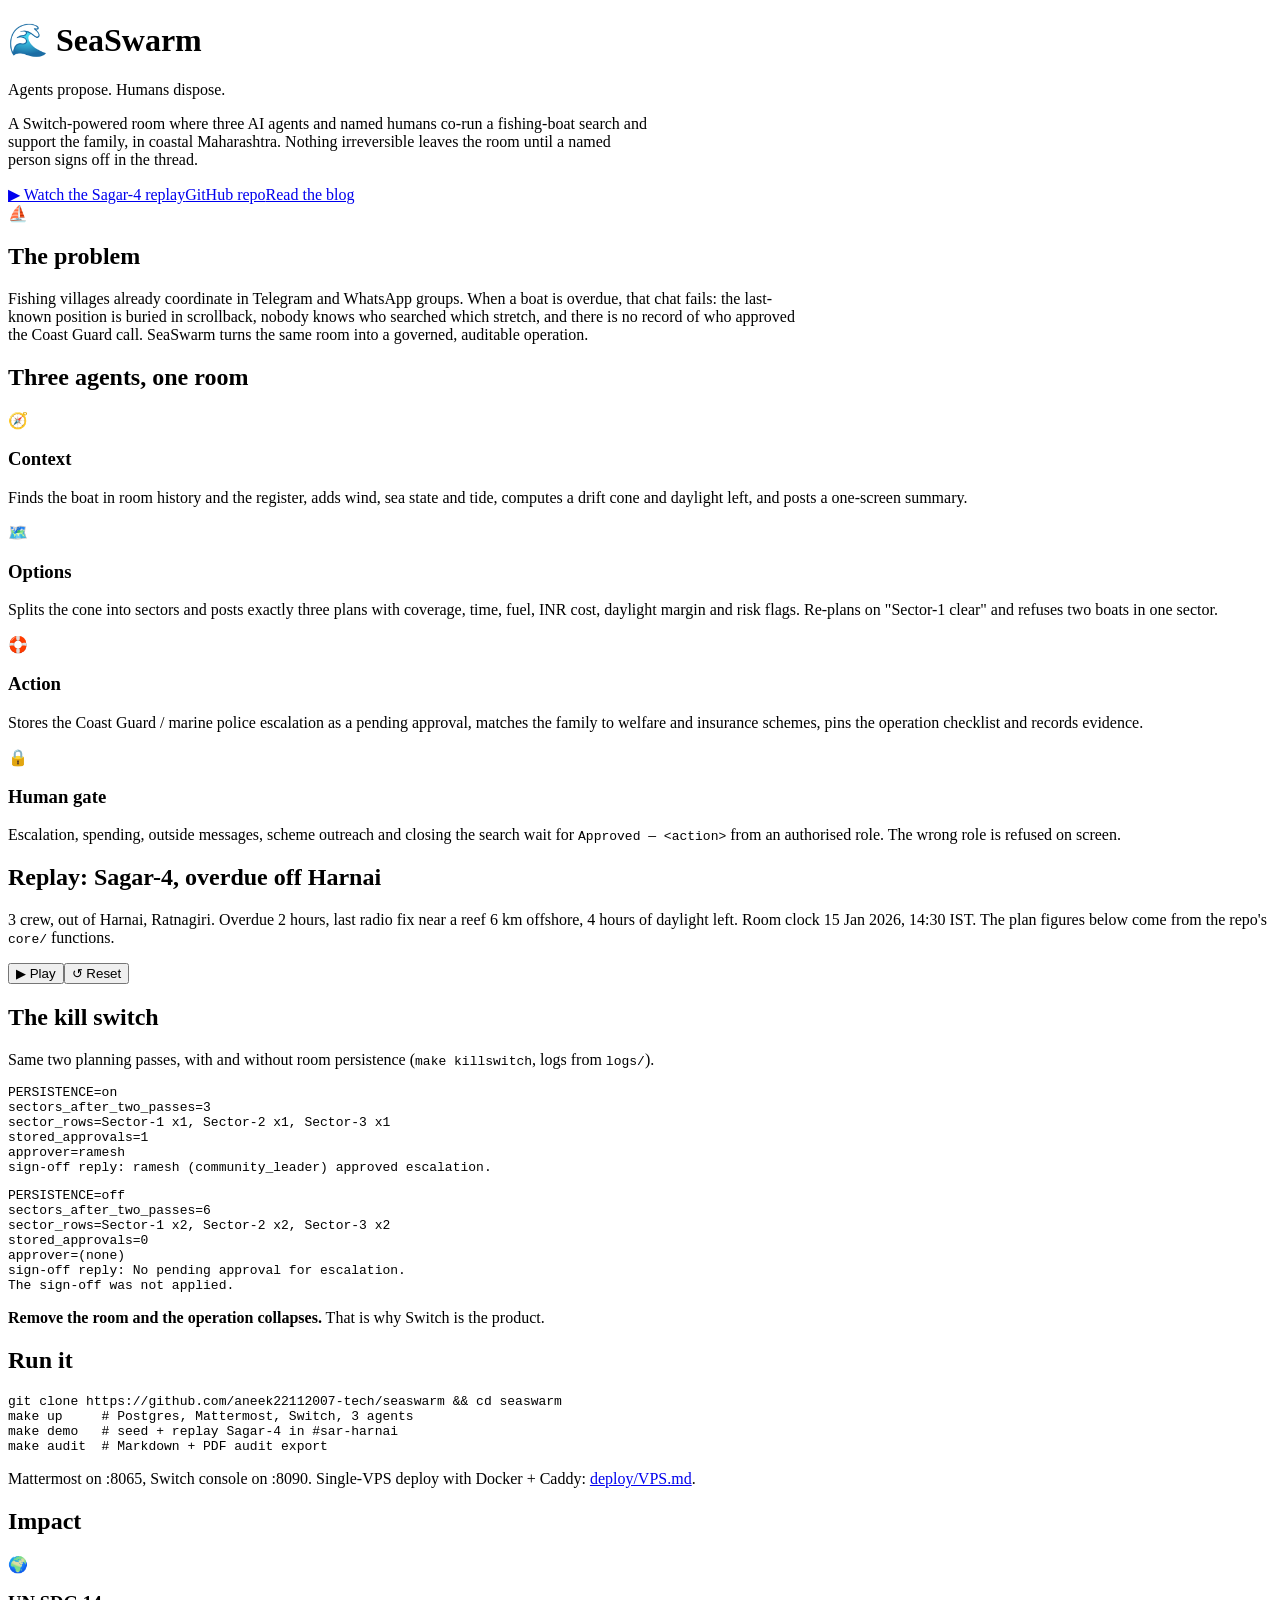
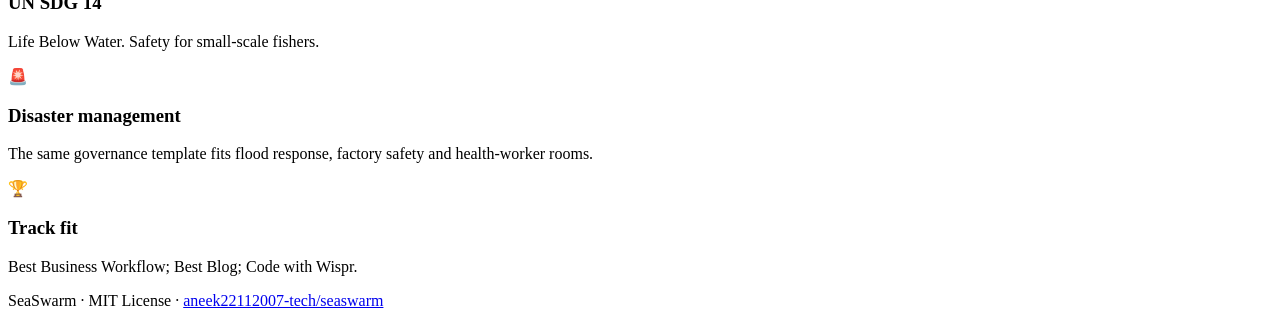
==== docs/replay/index.html @ 96654374 "refactor(site): move 2D showcase and replay to docs/replay" ====
<!doctype html><html lang="en"><head><meta charset="utf-8"><meta name="viewport" content="width=device-width,initial-scale=1">
<title>SeaSwarm · Agents propose, humans dispose</title><meta name="description" content="Switch-powered, human-governed search-and-rescue coordination room for coastal fishers.">
<link rel="stylesheet" href="style.css"></head><body>
<header><h1>🌊 SeaSwarm</h1><p class="tag"><span class="typed">Agents propose. Humans dispose.</span></p>
<p style="max-width:640px;margin-top:1rem">A Switch-powered room where three AI agents and named humans co-run a fishing-boat search and support the family, in coastal Maharashtra. Nothing irreversible leaves the room until a named person signs off in the thread.</p>
<div class="btns"><a class="btn" href="#replay">▶ Watch the Sagar-4 replay</a><a class="btn o" href="https://github.com/aneek22112007-tech/seaswarm">GitHub repo</a><a class="btn o" href="https://github.com/aneek22112007-tech/seaswarm/blob/main/BLOG.md">Read the blog</a></div>
<div class="sos"></div><div class="boat">⛵</div><div class="wave"></div><div class="wave b"></div></header>
<section><h2>The problem</h2><p style="max-width:800px">Fishing villages already coordinate in Telegram and WhatsApp groups. When a boat is overdue, that chat fails: the last-known position is buried in scrollback, nobody knows who searched which stretch, and there is no record of who approved the Coast Guard call. SeaSwarm turns the same room into a governed, auditable operation.</p></section>
<section><h2>Three agents, one room</h2><div class="grid">
<div class="card"><div class="i">🧭</div><h3>Context</h3><p>Finds the boat in room history and the register, adds wind, sea state and tide, computes a drift cone and daylight left, and posts a one-screen summary.</p></div>
<div class="card"><div class="i">🗺️</div><h3>Options</h3><p>Splits the cone into sectors and posts exactly three plans with coverage, time, fuel, INR cost, daylight margin and risk flags. Re-plans on "Sector-1 clear" and refuses two boats in one sector.</p></div>
<div class="card"><div class="i">🛟</div><h3>Action</h3><p>Stores the Coast Guard / marine police escalation as a pending approval, matches the family to welfare and insurance schemes, pins the operation checklist and records evidence.</p></div>
<div class="card"><div class="i">🔒</div><h3>Human gate</h3><p>Escalation, spending, outside messages, scheme outreach and closing the search wait for <code>Approved — &lt;action&gt;</code> from an authorised role. The wrong role is refused on screen.</p></div>
</div></section>
<section id="replay"><h2>Replay: Sagar-4, overdue off Harnai</h2><p>3 crew, out of Harnai, Ratnagiri. Overdue 2 hours, last radio fix near a reef 6 km offshore, 4 hours of daylight left. Room clock 15 Jan 2026, 14:30 IST. The plan figures below come from the repo's <code>core/</code> functions.</p>
<div class="ctrl"><button id="play">▶ Play</button><button id="reset">↺ Reset</button></div><div class="room" id="room"></div></section>
<section><h2>The kill switch</h2><p>Same two planning passes, with and without room persistence (<code>make killswitch</code>, logs from <code>logs/</code>).</p><div class="cmp">
<pre class="good">PERSISTENCE=on
sectors_after_two_passes=3
sector_rows=Sector-1 x1, Sector-2 x1, Sector-3 x1
stored_approvals=1
approver=ramesh
sign-off reply: ramesh (community_leader) approved escalation.</pre>
<pre class="bad">PERSISTENCE=off
sectors_after_two_passes=6
sector_rows=Sector-1 x2, Sector-2 x2, Sector-3 x2
stored_approvals=0
approver=(none)
sign-off reply: No pending approval for escalation.
The sign-off was not applied.</pre></div><p style="margin-top:1rem"><b>Remove the room and the operation collapses.</b> That is why Switch is the product.</p></section>
<section><h2>Run it</h2><pre>git clone https://github.com/aneek22112007-tech/seaswarm && cd seaswarm
make up     # Postgres, Mattermost, Switch, 3 agents
make demo   # seed + replay Sagar-4 in #sar-harnai
make audit  # Markdown + PDF audit export</pre><p>Mattermost on :8065, Switch console on :8090. Single-VPS deploy with Docker + Caddy: <a href="https://github.com/aneek22112007-tech/seaswarm/blob/main/deploy/VPS.md">deploy/VPS.md</a>.</p></section>
<section><h2>Impact</h2><div class="grid"><div class="card"><div class="i">🌍</div><h3>UN SDG 14</h3><p>Life Below Water. Safety for small-scale fishers.</p></div><div class="card"><div class="i">🚨</div><h3>Disaster management</h3><p>The same governance template fits flood response, factory safety and health-worker rooms.</p></div><div class="card"><div class="i">🏆</div><h3>Track fit</h3><p>Best Business Workflow; Best Blog; Code with Wispr.</p></div></div></section>
<footer>SeaSwarm · MIT License · <a href="https://github.com/aneek22112007-tech/seaswarm">aneek22112007-tech/seaswarm</a></footer>
<script src="replay.js"></script></body></html>
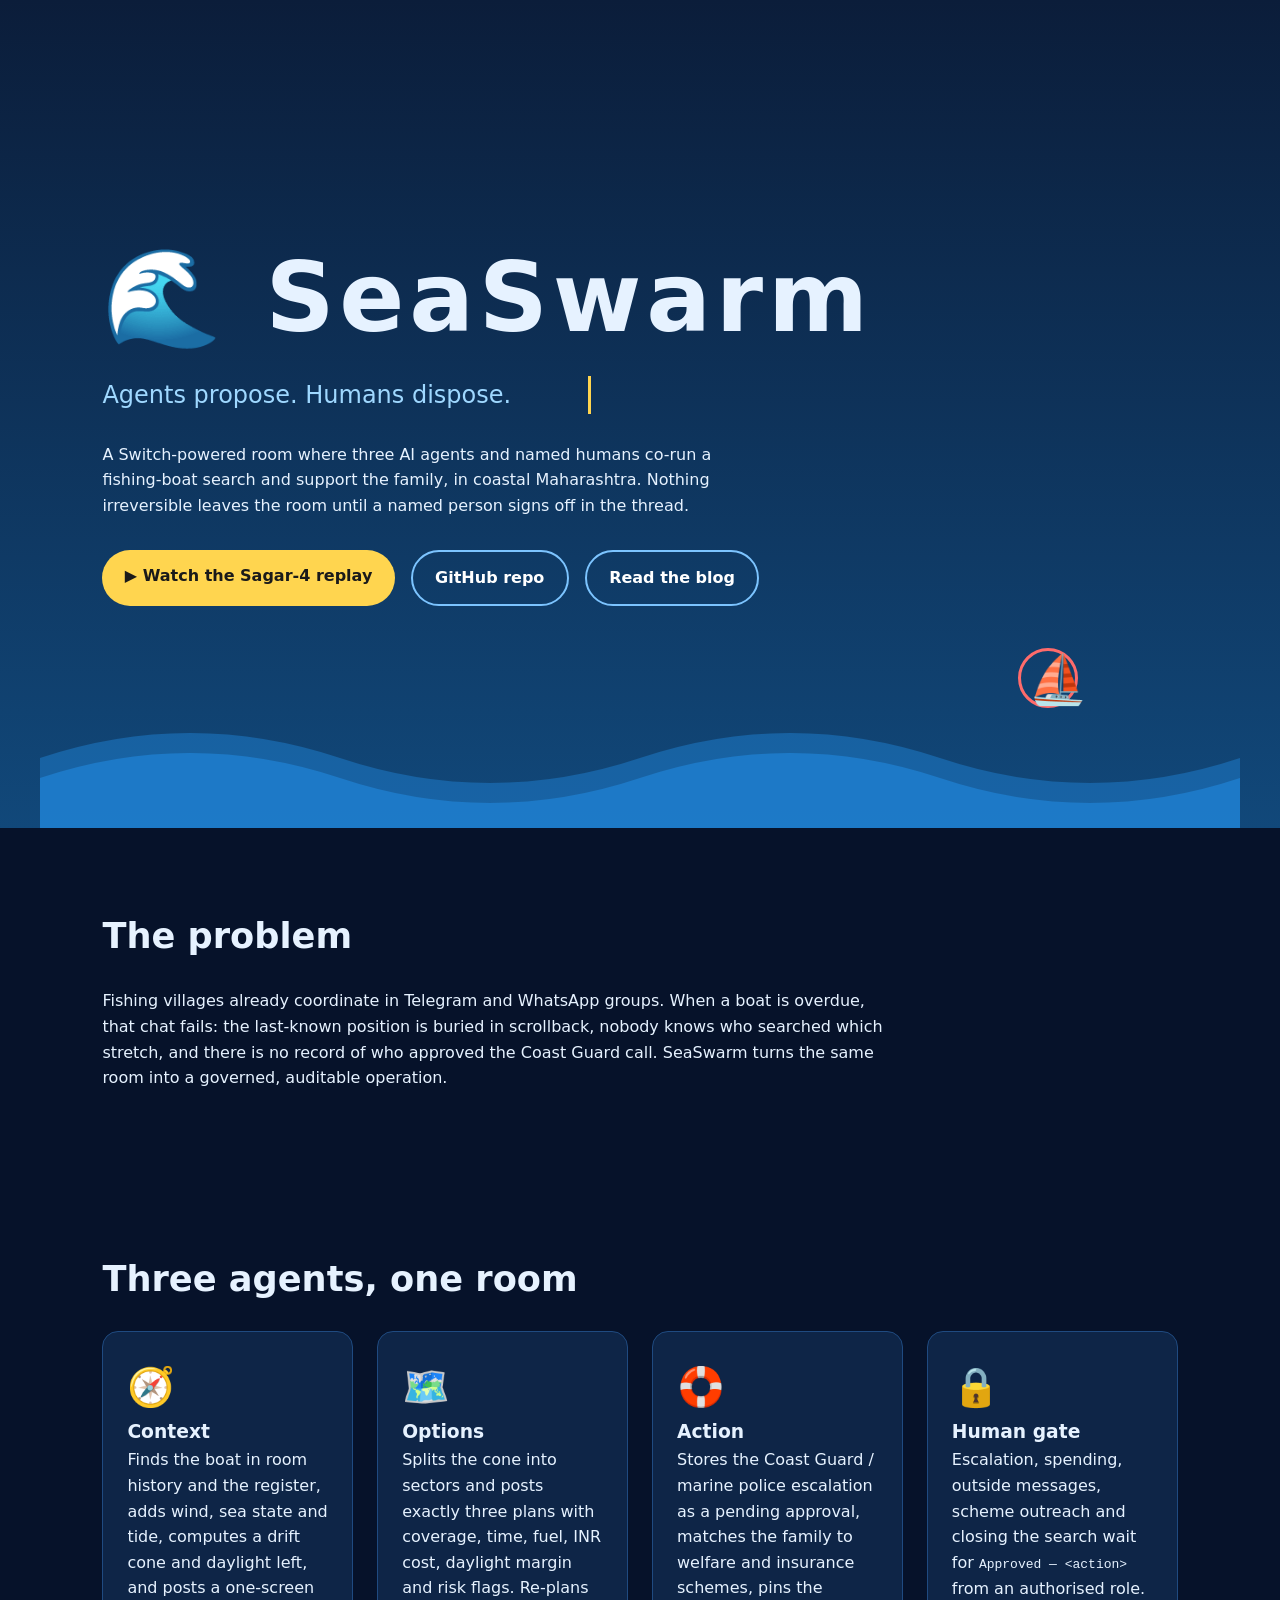
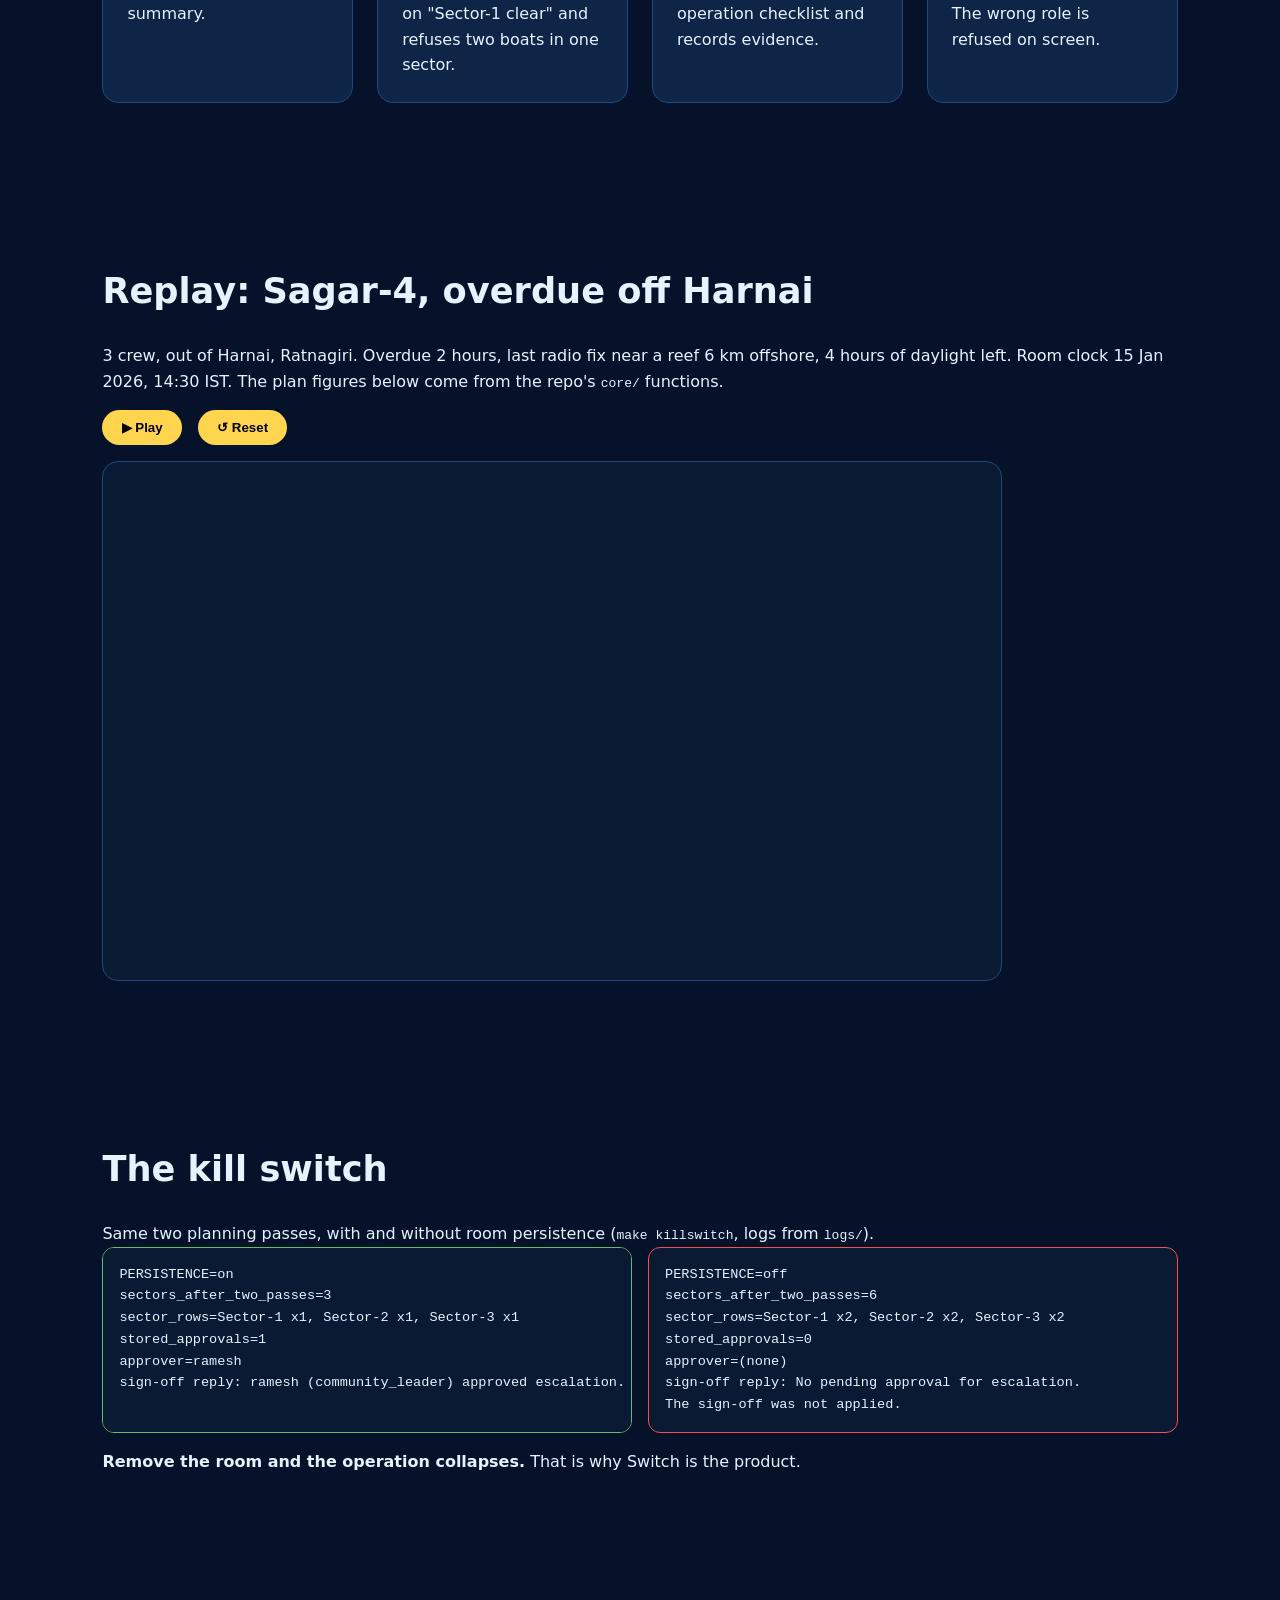
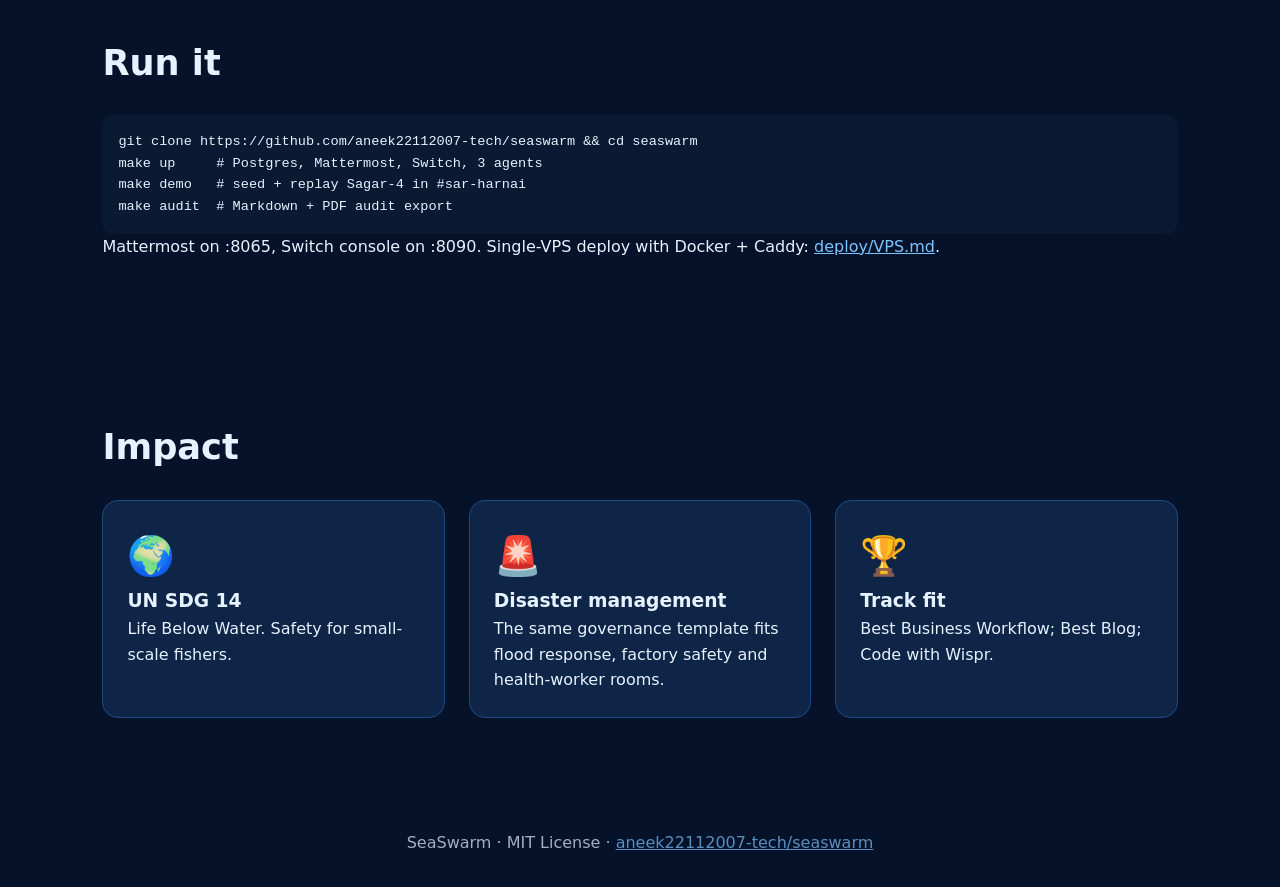
==== commit 04dbf638: "docs: link 3D landing page and screenshots from README" ====
--- a/docs/replay/index.html
+++ b/docs/replay/index.html
@@ -1,6 +1,6 @@
 <!doctype html><html lang="en"><head><meta charset="utf-8"><meta name="viewport" content="width=device-width,initial-scale=1">
 <title>SeaSwarm · Agents propose, humans dispose</title><meta name="description" content="Switch-powered, human-governed search-and-rescue coordination room for coastal fishers.">
-<link rel="stylesheet" href="style.css"></head><body>
+<link rel="stylesheet" href="../style.css"></head><body>
 <header><h1>🌊 SeaSwarm</h1><p class="tag"><span class="typed">Agents propose. Humans dispose.</span></p>
 <p style="max-width:640px;margin-top:1rem">A Switch-powered room where three AI agents and named humans co-run a fishing-boat search and support the family, in coastal Maharashtra. Nothing irreversible leaves the room until a named person signs off in the thread.</p>
 <div class="btns"><a class="btn" href="#replay">▶ Watch the Sagar-4 replay</a><a class="btn o" href="https://github.com/aneek22112007-tech/seaswarm">GitHub repo</a><a class="btn o" href="https://github.com/aneek22112007-tech/seaswarm/blob/main/BLOG.md">Read the blog</a></div>
--- a/docs/style.css
+++ b/docs/style.css
@@ -0,0 +1,17 @@
+*{box-sizing:border-box;margin:0}body{font-family:system-ui,Segoe UI,Helvetica,Arial,sans-serif;background:#06122a;color:#e6f2ff;line-height:1.6}
+a{color:#7cc4ff}header{position:relative;min-height:92vh;display:flex;flex-direction:column;justify-content:center;padding:0 8vw;overflow:hidden;background:linear-gradient(#0b1d3a,#11487a)}
+h1{font-size:clamp(3rem,8vw,6rem);letter-spacing:.05em}.tag{font-size:1.5rem;color:#9fd8ff}.typed{border-right:3px solid #ffd54f;white-space:nowrap;overflow:hidden;display:inline-block;animation:type 3s steps(32) 1 both,blink .8s step-end infinite}
+@keyframes type{from{width:0}to{width:32ch}}@keyframes blink{50%{border-color:transparent}}
+.btns{margin-top:2rem;display:flex;gap:1rem;flex-wrap:wrap}.btn{padding:.8rem 1.4rem;border-radius:999px;background:#ffd54f;color:#1a1a1a;text-decoration:none;font-weight:700}.btn.o{background:transparent;color:#fff;border:2px solid #7cc4ff}
+.wave{position:absolute;left:0;bottom:0;width:200%;height:140px;background:url("data:image/svg+xml;utf8,<svg xmlns='http://www.w3.org/2000/svg' viewBox='0 0 1200 140'><path d='M0 70 q150-50 300 0 t300 0 t300 0 t300 0 V140 H0z' fill='%231e7fd0'/></svg>") repeat-x;background-size:50% 100%;animation:sea 8s linear infinite;opacity:.5}
+.wave.b{animation-duration:5s;opacity:.8;bottom:-20px;animation-direction:reverse}@keyframes sea{to{transform:translateX(-50%)}}
+.boat{position:absolute;right:15vw;bottom:110px;font-size:3rem;animation:bob 3s ease-in-out infinite}@keyframes bob{50%{transform:translateY(-10px) rotate(-5deg)}}
+.sos{position:absolute;right:calc(15vw + 10px);bottom:120px;width:60px;height:60px;border:3px solid #ff6b6b;border-radius:50%;animation:ping 2s ease-out infinite}@keyframes ping{from{transform:scale(.4);opacity:1}to{transform:scale(3);opacity:0}}
+section{padding:5rem 8vw}h2{font-size:2.2rem;margin-bottom:1.5rem}.grid{display:grid;grid-template-columns:repeat(auto-fit,minmax(240px,1fr));gap:1.5rem}
+.card{background:#0e2547;border:1px solid #1f4a80;border-radius:16px;padding:1.5rem;transition:.3s;opacity:0;transform:translateY(30px)}.card.in{opacity:1;transform:none}.card:hover{transform:translateY(-6px);border-color:#ffd54f}
+.card .i{font-size:2.4rem}.room{background:#0a1a33;border-radius:16px;border:1px solid #1f4a80;max-width:900px;height:520px;overflow-y:auto;padding:1rem;font-size:.95rem}
+.msg{margin:.6rem 0;padding:.7rem 1rem;border-radius:12px;background:#12315c;animation:pop .4s ease both;white-space:pre-wrap}.msg b{display:block;font-size:.8rem;opacity:.8}
+.human{background:#1b3d2a;border-left:4px solid #66bb6a}.agent{border-left:4px solid #42a5f5}.deny{background:#4a1c1c;border-left:4px solid #ef5350}.ok{background:#4a3b00;border-left:4px solid #ffd54f}
+@keyframes pop{from{opacity:0;transform:translateY(10px)}}.ctrl{margin:1rem 0;display:flex;gap:1rem}.ctrl button{padding:.6rem 1.2rem;border-radius:999px;border:0;background:#ffd54f;font-weight:700;cursor:pointer}
+.cmp{display:grid;grid-template-columns:1fr 1fr;gap:1rem}pre{background:#0a1a33;padding:1rem;border-radius:12px;overflow-x:auto;font-size:.85rem}.bad{border:1px solid #ef5350}.good{border:1px solid #66bb6a}
+footer{text-align:center;padding:2rem;opacity:.7}@media(max-width:700px){.cmp{grid-template-columns:1fr}}
